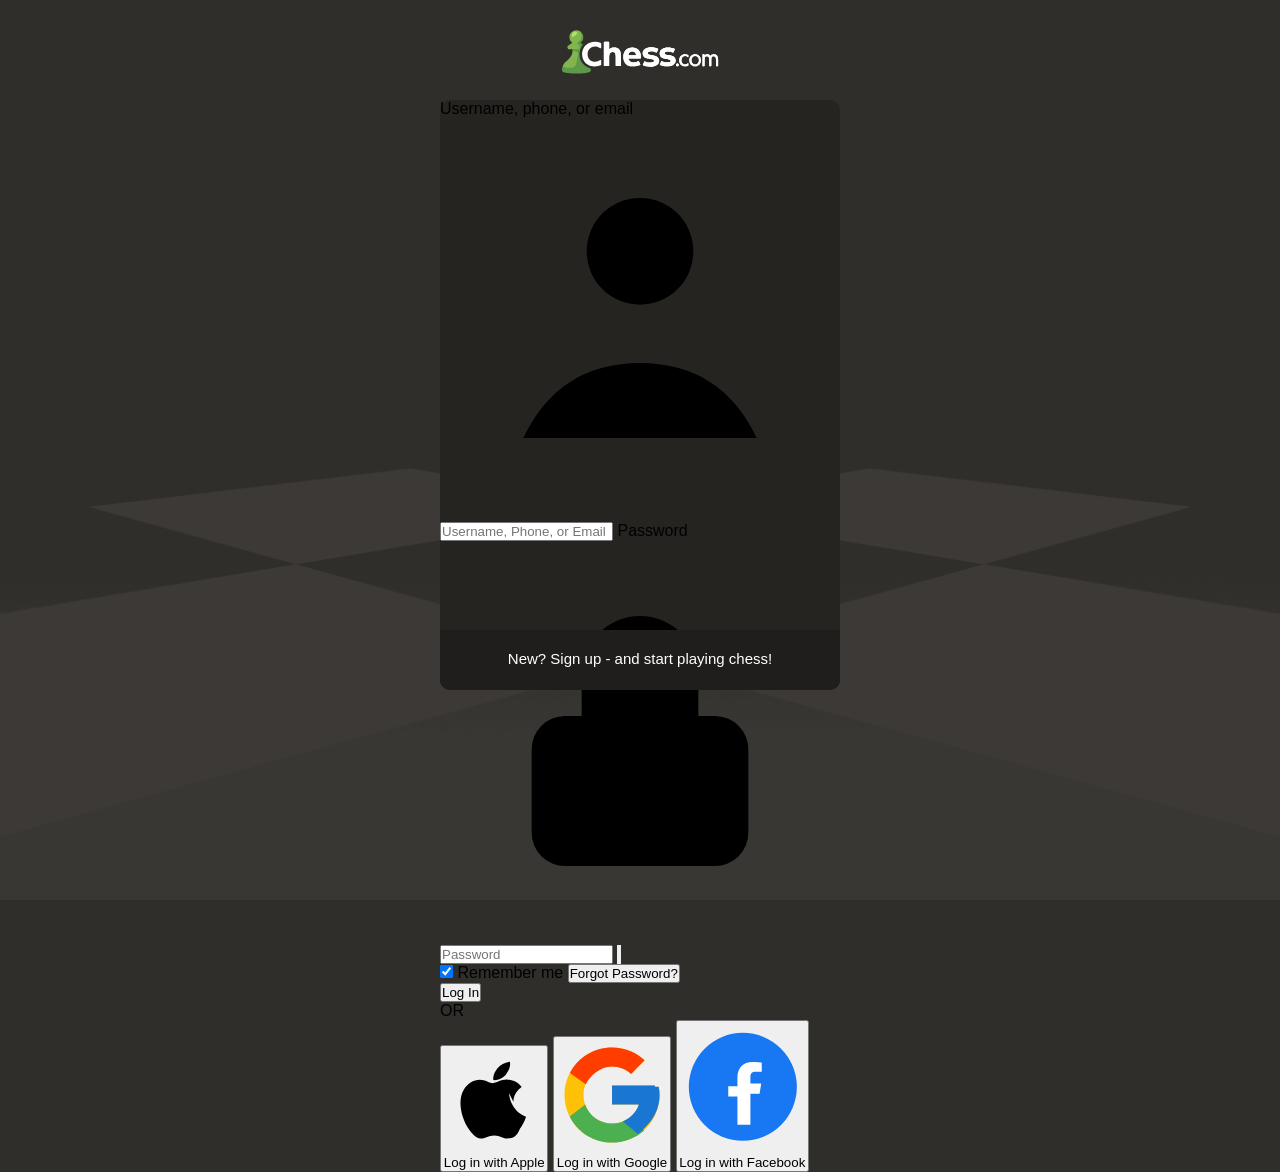
==== index.html @ 6e12efb4 "start not finidhed cuz im drunk and ummm ill umm give the full version tomoroww umm dont give me a 1" ====
<!DOCTYPE html>
<html lang="sl">

<head>
    <link rel="icon" href="chess.ico" type="image/icon-x">
    <title>Login - Chess.com</title>
    <link rel="stylesheet" href="style.css">
</head>

<body>
   <div id="sahovnica"></div>
   <a id="logo" href="https://www.chess.com"><img src="logo.svg" alt="logo" width="158" ></a>
   <div id="glavni">
        <form id="form" novalidate>
        <h1 id="title" hidden></h1>

        <label class="field">
          <span class="sr">Username, phone, or email</span>
          <svg class="icon" viewBox="0 0 24 24" aria-hidden="true">
            <circle cx="12" cy="8" r="3.2"></circle>
            <path d="M5 19.2c1.4-3 3.8-4.5 7-4.5s5.6 1.5 7 4.5"></path>
          </svg>
          <input id="identity" name="identity" autocomplete="username" placeholder="Username, Phone, or Email">
        </label>

        <label class="field" id="password-wrap">
          <span class="sr">Password</span>
          <svg class="icon" viewBox="0 0 24 24" aria-hidden="true">
            <rect x="5.5" y="10.5" width="13" height="9" rx="2"></rect>
            <path d="M8.5 10.5V8a3.5 3.5 0 0 1 7 0v2.5"></path>
          </svg>
          <input id="password" name="password" type="password" autocomplete="current-password" placeholder="Password">
          <button class="eye" type="button" id="toggle" aria-label="Show password">
            <svg viewBox="0 0 24 24" aria-hidden="true">
              <path d="M2.5 12S6.2 6.5 12 6.5 21.5 12 21.5 12 17.8 17.5 12 17.5 2.5 12 2.5 12Z"></path>
              <circle cx="12" cy="12" r="2.4"></circle>
              <path id="slash" d="M4 19 20 5" hidden></path>
            </svg>
          </button>
        </label>

        <div class="row" id="login-row">
          <label class="remember">
            <input id="remember" type="checkbox" checked>
            Remember me
          </label>
          <button class="link" type="button" id="forgot">Forgot Password?</button>
        </div>
        <button class="link back" type="button" id="back" hidden>Back to log in</button>

        <button class="submit" type="submit" id="submit">Log In</button>
        <p class="notice" id="notice" role="status" hidden></p>

        <div id="social">
          <div class="or"><span></span>OR<span></span></div>
          <button class="social" type="button" data-provider="Apple">
            <svg viewBox="0 0 24 24" aria-hidden="true"><path d="M16.4 12.6c0-2.2 1.8-3.3 1.9-3.4-1-1.5-2.7-1.7-3.2-1.7-1.4-.1-2.7.8-3.4.8s-1.8-.8-3-.8c-1.5 0-2.9.9-3.7 2.3-1.6 2.7-.4 6.8 1.1 9 .8 1.1 1.7 2.3 2.9 2.2 1.1 0 1.6-.7 3-.7s1.8.7 3 .7 2-.1 2.9-2.2c.6-.9 1.1-1.8 1.4-2.8-3.6-1.4-3.9-5.1-3.9-5.4zM14.7 6.3c.6-.8 1.1-1.8.9-2.9-1 .1-2.1.6-2.8 1.4-.6.7-1.2 1.8-1 2.8 1.1.1 2.2-.5 2.9-1.3z"></path></svg>
            Log in with Apple
          </button>
          <button class="social" type="button" data-provider="Google">
            <svg viewBox="0 0 48 48" aria-hidden="true">
              <path fill="#FFC107" d="M43.6 20.5H42V20H24v8h11.3C33.7 32.7 29.3 36 24 36c-6.6 0-12-5.4-12-12s5.4-12 12-12c3.1 0 5.8 1.2 8 3.1l5.7-5.7C34.2 6.1 29.4 4 24 4 12.9 4 4 12.9 4 24s8.9 20 20 20 20-8.9 20-20c0-1.2-.1-2.3-.4-3.5z"></path>
              <path fill="#FF3D00" d="M6.3 14.7l6.6 4.8C14.7 16 19 12 24 12c3.1 0 5.8 1.2 8 3.1l5.7-5.7C34.2 6.1 29.4 4 24 4 16.3 4 9.6 8.3 6.3 14.7z"></path>
              <path fill="#4CAF50" d="M24 44c5.2 0 10-2 13.6-5.2l-6.3-5.3C29.2 35.1 26.7 36 24 36c-5.3 0-9.7-3.3-11.3-8l-6.5 5C9.5 39.6 16.2 44 24 44z"></path>
              <path fill="#1976D2" d="M43.6 20.5H42V20H24v8h11.3c-1.1 3.2-3.5 5.7-6.7 7.1l6.3 5.3C37.4 38.3 44 33 44 24c0-1.2-.1-2.3-.4-3.5z"></path>
            </svg>
            Log in with Google
          </button>
          <button class="social" type="button" data-provider="Facebook">
            <svg viewBox="0 0 24 24" aria-hidden="true">
              <circle cx="12" cy="12" r="10" fill="#1877F2"></circle>
              <path fill="#fff" d="M13.4 18.5v-5.2h1.7l.3-1.9h-2V10.2c0-.6.2-1 .9-1h1.2V7.5c-.2 0-.9-.1-1.7-.1-1.7 0-2.8 1-2.8 2.9v1.6H9.3v1.9h1.7v5.2h2.4z"></path>
            </svg>
            Log in with Facebook
          </button>
        </div>
      </form>
        <div id="registracija">
            <a id="reg">New? Sign up - and start playing chess!</a>
        </div>
   </div>

</body>

</html>
---- style.css ----
*{
    margin: 0;
    padding: 0;
}
body{
    background-color: #302E2B;
    display: flex;
    justify-content: center;
    font-family: Arial, Helvetica, sans-serif;
   
    min-height: 100vh;
}
#sahovnica{
    width: 100vw;
    height: 100vh;
    background-image: url("odzadje.png");
    background-size: 100% auto;
    background-repeat: no-repeat;
    background-position: center bottom;
    position: absolute;
    pointer-events: none;
}
#glavni{
    background-color: #262421;
    width: 400px;
    height: 590px;
    position: absolute;
    border-radius: 10px;
    margin-top: 100px;
}
#registracija{
    background-color: #201E1C;
    width: 400px;
    height: 60px;
    position: absolute;
    bottom: 0;
    border-radius: 0 0 10px 10px;
    color:white;
    display: flex;
    justify-content: center;
}
#logo{
    position: absolute;
    top: 20px;
    margin:auto;
    margin-top: 10px;
}
#reg{
    margin-top: 20px;
    font-size: 15px;
}
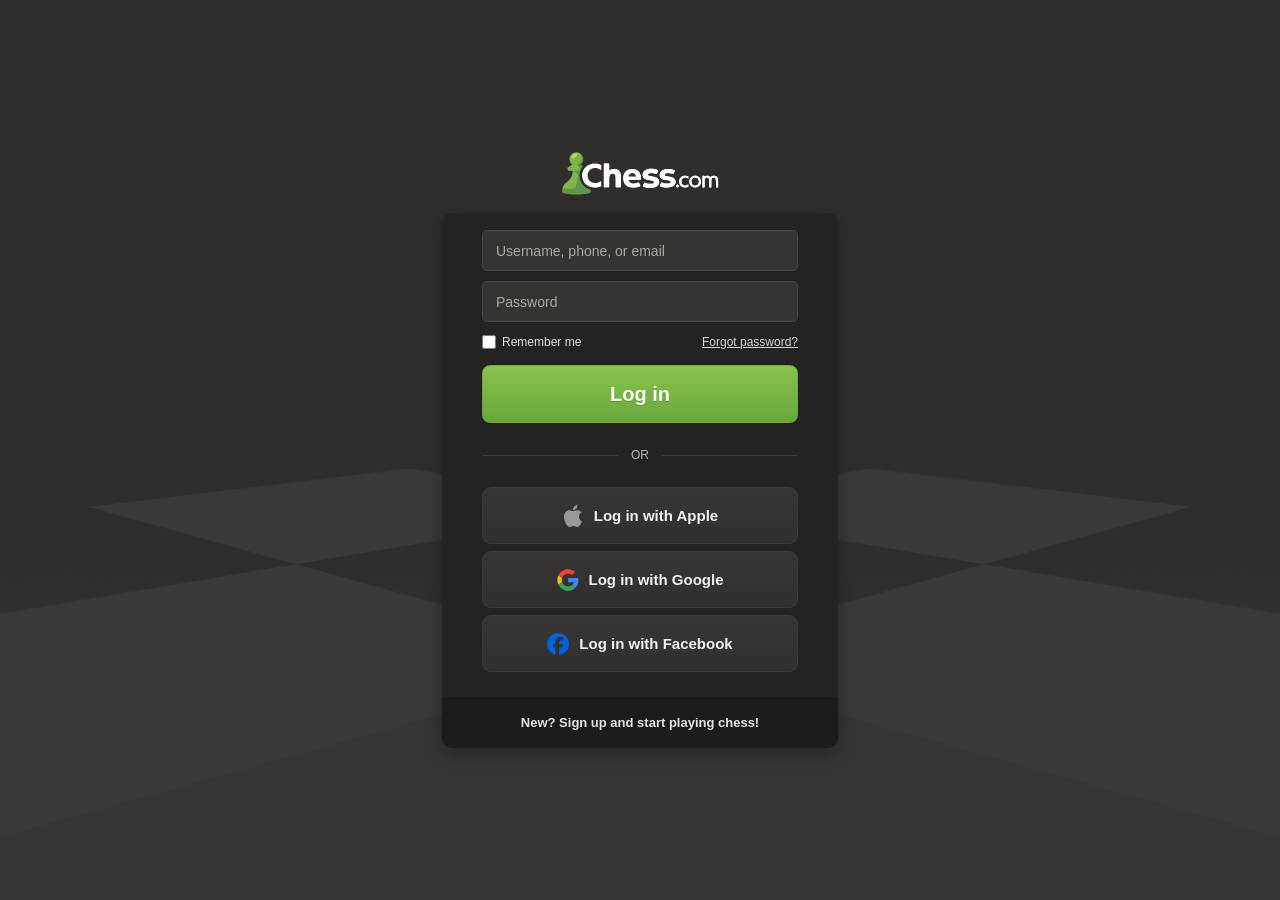
==== commit a752b37a: "Končna verzija 2.0" ====
--- a/index.html
+++ b/index.html
@@ -1,85 +1,40 @@
-<!DOCTYPE html>
-<html lang="sl">
-
-<head>
-    <link rel="icon" href="chess.ico" type="image/icon-x">
-    <title>Login - Chess.com</title>
-    <link rel="stylesheet" href="style.css">
-</head>
-
-<body>
-   <div id="sahovnica"></div>
-   <a id="logo" href="https://www.chess.com"><img src="logo.svg" alt="logo" width="158" ></a>
-   <div id="glavni">
-        <form id="form" novalidate>
-        <h1 id="title" hidden></h1>
-
-        <label class="field">
-          <span class="sr">Username, phone, or email</span>
-          <svg class="icon" viewBox="0 0 24 24" aria-hidden="true">
-            <circle cx="12" cy="8" r="3.2"></circle>
-            <path d="M5 19.2c1.4-3 3.8-4.5 7-4.5s5.6 1.5 7 4.5"></path>
-          </svg>
-          <input id="identity" name="identity" autocomplete="username" placeholder="Username, Phone, or Email">
-        </label>
-
-        <label class="field" id="password-wrap">
-          <span class="sr">Password</span>
-          <svg class="icon" viewBox="0 0 24 24" aria-hidden="true">
-            <rect x="5.5" y="10.5" width="13" height="9" rx="2"></rect>
-            <path d="M8.5 10.5V8a3.5 3.5 0 0 1 7 0v2.5"></path>
-          </svg>
-          <input id="password" name="password" type="password" autocomplete="current-password" placeholder="Password">
-          <button class="eye" type="button" id="toggle" aria-label="Show password">
-            <svg viewBox="0 0 24 24" aria-hidden="true">
-              <path d="M2.5 12S6.2 6.5 12 6.5 21.5 12 21.5 12 17.8 17.5 12 17.5 2.5 12 2.5 12Z"></path>
-              <circle cx="12" cy="12" r="2.4"></circle>
-              <path id="slash" d="M4 19 20 5" hidden></path>
-            </svg>
-          </button>
-        </label>
-
-        <div class="row" id="login-row">
-          <label class="remember">
-            <input id="remember" type="checkbox" checked>
-            Remember me
-          </label>
-          <button class="link" type="button" id="forgot">Forgot Password?</button>
-        </div>
-        <button class="link back" type="button" id="back" hidden>Back to log in</button>
-
-        <button class="submit" type="submit" id="submit">Log In</button>
-        <p class="notice" id="notice" role="status" hidden></p>
-
-        <div id="social">
-          <div class="or"><span></span>OR<span></span></div>
-          <button class="social" type="button" data-provider="Apple">
-            <svg viewBox="0 0 24 24" aria-hidden="true"><path d="M16.4 12.6c0-2.2 1.8-3.3 1.9-3.4-1-1.5-2.7-1.7-3.2-1.7-1.4-.1-2.7.8-3.4.8s-1.8-.8-3-.8c-1.5 0-2.9.9-3.7 2.3-1.6 2.7-.4 6.8 1.1 9 .8 1.1 1.7 2.3 2.9 2.2 1.1 0 1.6-.7 3-.7s1.8.7 3 .7 2-.1 2.9-2.2c.6-.9 1.1-1.8 1.4-2.8-3.6-1.4-3.9-5.1-3.9-5.4zM14.7 6.3c.6-.8 1.1-1.8.9-2.9-1 .1-2.1.6-2.8 1.4-.6.7-1.2 1.8-1 2.8 1.1.1 2.2-.5 2.9-1.3z"></path></svg>
-            Log in with Apple
-          </button>
-          <button class="social" type="button" data-provider="Google">
-            <svg viewBox="0 0 48 48" aria-hidden="true">
-              <path fill="#FFC107" d="M43.6 20.5H42V20H24v8h11.3C33.7 32.7 29.3 36 24 36c-6.6 0-12-5.4-12-12s5.4-12 12-12c3.1 0 5.8 1.2 8 3.1l5.7-5.7C34.2 6.1 29.4 4 24 4 12.9 4 4 12.9 4 24s8.9 20 20 20 20-8.9 20-20c0-1.2-.1-2.3-.4-3.5z"></path>
-              <path fill="#FF3D00" d="M6.3 14.7l6.6 4.8C14.7 16 19 12 24 12c3.1 0 5.8 1.2 8 3.1l5.7-5.7C34.2 6.1 29.4 4 24 4 16.3 4 9.6 8.3 6.3 14.7z"></path>
-              <path fill="#4CAF50" d="M24 44c5.2 0 10-2 13.6-5.2l-6.3-5.3C29.2 35.1 26.7 36 24 36c-5.3 0-9.7-3.3-11.3-8l-6.5 5C9.5 39.6 16.2 44 24 44z"></path>
-              <path fill="#1976D2" d="M43.6 20.5H42V20H24v8h11.3c-1.1 3.2-3.5 5.7-6.7 7.1l6.3 5.3C37.4 38.3 44 33 44 24c0-1.2-.1-2.3-.4-3.5z"></path>
-            </svg>
-            Log in with Google
-          </button>
-          <button class="social" type="button" data-provider="Facebook">
-            <svg viewBox="0 0 24 24" aria-hidden="true">
-              <circle cx="12" cy="12" r="10" fill="#1877F2"></circle>
-              <path fill="#fff" d="M13.4 18.5v-5.2h1.7l.3-1.9h-2V10.2c0-.6.2-1 .9-1h1.2V7.5c-.2 0-.9-.1-1.7-.1-1.7 0-2.8 1-2.8 2.9v1.6H9.3v1.9h1.7v5.2h2.4z"></path>
-            </svg>
-            Log in with Facebook
-          </button>
-        </div>
-      </form>
-        <div id="registracija">
-            <a id="reg">New? Sign up - and start playing chess!</a>
-        </div>
-   </div>
-
-</body>
-
-</html>+<!doctype html>
+<html lang="en">
+
+<head>
+  <meta charset="utf-8">
+  <meta name="viewport" content="width=device-width, initial-scale=1">
+  <link rel="icon" href="chess.ico" type="image/x-icon">
+  <title>Log in</title>
+  <link rel="stylesheet" href="style.css">
+</head>
+
+<body>
+  <main class="page">
+    <a class="brand" href="index.html"><img src="logo.svg" alt="Chess logo, demo page"></a>
+    <section class="card">
+      <form>
+        <label class="sr-only" for="email">Username, phone, or email</label>
+        <input id="email" name="email" type="text" placeholder="Username, phone, or email">
+        <label class="sr-only" for="password">Password</label>
+        <input id="password" name="password" type="password" placeholder="Password">
+        <div class="options"><label class="remember"><input type="checkbox" name="remember"> <span>Remember me</span>
+            </label><a class="forgot" href="forgot-password.html">Forgot password?</a></div>
+        <button class="primary" type="submit">Log in</button>
+      </form>
+      <div class="or"><span>OR</span></div>
+      <div class="socials">
+        <a class="social apple" href="https://www.chess.com/login/apple"><img class="provider-icon" src="apple.svg" alt="">Log in with Apple</a>
+        <a class="social google" href="https://www.chess.com/login/google"><img class="provider-icon" src="google.svg" alt="">Log in with Google</a>
+        <a class="social facebook" href="https://www.chess.com/login-facebook"><img class="provider-icon" src="facebook.svg" alt="">Log in with Facebook</a>
+      </div>
+      <a class="footer" href="register.html">New? Sign up and start playing chess!</a>
+    </section>
+  </main>
+</body>
+
+</html>
+
+
+
+
--- a/style.css
+++ b/style.css
@@ -1,51 +1,315 @@
-*{
-    margin: 0;
-    padding: 0;
-}
-body{
-    background-color: #302E2B;
-    display: flex;
-    justify-content: center;
-    font-family: Arial, Helvetica, sans-serif;
-   
-    min-height: 100vh;
-}
-#sahovnica{
-    width: 100vw;
-    height: 100vh;
-    background-image: url("odzadje.png");
-    background-size: 100% auto;
-    background-repeat: no-repeat;
-    background-position: center bottom;
-    position: absolute;
-    pointer-events: none;
-}
-#glavni{
-    background-color: #262421;
-    width: 400px;
-    height: 590px;
-    position: absolute;
-    border-radius: 10px;
-    margin-top: 100px;
-}
-#registracija{
-    background-color: #201E1C;
-    width: 400px;
-    height: 60px;
-    position: absolute;
-    bottom: 0;
-    border-radius: 0 0 10px 10px;
-    color:white;
-    display: flex;
-    justify-content: center;
-}
-#logo{
-    position: absolute;
-    top: 20px;
-    margin:auto;
-    margin-top: 10px;
-}
-#reg{
-    margin-top: 20px;
-    font-size: 15px;
+* {
+    box-sizing: border-box;
+}
+
+body {
+    margin: 0;
+    min-height: 100vh;
+    color: #f0f0ed;
+    font-family: Arial, Helvetica, sans-serif;
+    background-color: #302d2a;
+    background-image: url("odzadje.png");
+    background-size: 100% auto;
+    background-repeat: no-repeat;
+    background-position: center bottom;
+}
+
+.page {
+    min-height: 100vh;
+    display: flex;
+    flex-direction: column;
+    align-items: center;
+    justify-content: center;
+    padding: 28px 16px;
+}
+
+.card {
+    width: 100%;
+    max-width: 396px;
+    overflow: hidden;
+    padding: 17px 40px 0;
+    background: #242321;
+    border-radius: 10px;
+    box-shadow: 0 5px 18px #0005;
+}
+
+.demo {
+    margin: 0 -23px 14px;
+    padding: 7px 8px;
+    border-radius: 4px;
+    background: #fff1d6;
+    color: #694907;
+    text-align: center;
+    font-size: 10px;
+    font-weight: 700;
+    letter-spacing: .8px;
+}
+
+.brand {
+    display: block;
+    flex: 0 0 auto;
+    margin: 0 auto 18px;
+    width: 158px;
+    line-height: 0;
+}
+
+.brand img {
+    display: block;
+    width: 100%;
+    height: auto;
+}
+
+h1 {
+    margin: 0 0 7px;
+    text-align: center;
+    font-size: 23px;
+}
+
+.sub {
+    margin: 0 0 17px;
+    color: #b7b7b1;
+    text-align: center;
+    font-size: 13px;
+}
+
+.sr-only {
+    position: absolute;
+    width: 1px;
+    height: 1px;
+    padding: 0;
+    margin: -1px;
+    overflow: hidden;
+    clip: rect(0, 0, 0, 0);
+    white-space: nowrap;
+    border: 0;
+}
+
+form {
+    display: grid;
+    gap: 10px;
+}
+
+form>input {
+    width: 100%;
+    height: 41px;
+    padding: 0 13px;
+    border: 1px solid #484743;
+    border-radius: 5px;
+    background: #353431;
+    color: #f5f5f2;
+    font-size: 14px;
+}
+
+form>input::placeholder {
+    color: #aaa9a3;
+}
+
+form>input:focus {
+    outline: 2px solid #85ae57;
+    border-color: #85ae57;
+}
+
+.options {
+    display: flex;
+    align-items: center;
+    justify-content: space-between;
+    min-height: 21px;
+    margin: -1px 0 3px;
+    font-size: 12px;
+}
+
+.remember {
+    display: flex;
+    align-items: center;
+    gap: 6px;
+    color: #e0e0db;
+}
+
+.remember input {
+    width: 14px;
+    height: 14px;
+    margin: 0;
+    accent-color: #81ab52;
+}
+
+.forgot {
+    color: #d7d7d2;
+    text-decoration: underline;
+}
+
+.primary {
+    width: 100%;
+    min-height: 58px;
+    border: 1px solid #77a343;
+    border-radius: 8px;
+    background: linear-gradient(#8ac34d, #68a83b);
+    color: #fff;
+    font-size: 20px;
+    font-weight: 700;
+    cursor: pointer;
+    text-shadow: 0 1px 1px #0003;
+}
+
+.primary:hover {
+    background: linear-gradient(#96cc5d, #73b443);
+}
+
+.or {
+    display: flex;
+    align-items: center;
+    gap: 13px;
+    margin: 25px 0;
+    color: #b9b8b2;
+    font-size: 12px;
+}
+
+.or::before,
+.or::after {
+    content: "";
+    height: 1px;
+    background: #3a3936;
+    flex: 1;
+}
+
+.socials {
+    display: grid;
+    gap: 7px;
+}
+
+.social {
+    position: relative;
+    display: flex;
+    min-height: 57px;
+    align-items: center;
+    justify-content: center;
+    border: 1px solid #3c3b38;
+    border-radius: 9px;
+    background: linear-gradient(#383734, #302f2c);
+    color: #f2f2ef;
+    font-size: 15px;
+    font-weight: 700;
+    text-decoration: none;
+}
+
+.social:hover {
+    background: #42413d;
+}
+
+.icon {
+    position: absolute;
+    left: 20%;
+    font-size: 22px;
+    font-weight: 700;
+}
+
+.apple .icon {
+    color: #f4f4f1;
+}
+
+.google .icon {
+    color: #4285f4;
+}
+
+.facebook .icon {
+    display: grid;
+    width: 22px;
+    height: 22px;
+    place-items: center;
+    border-radius: 50%;
+    background: #1877f2;
+    color: white;
+    font-family: Arial, sans-serif;
+}
+
+.footer {
+    display: block;
+    margin: 25px -40px 0;
+    padding: 18px 14px;
+    background: #1d1c1a;
+    color: #e4e3df;
+    text-align: center;
+    font-size: 13px;
+    font-weight: 700;
+    text-decoration: none;
+}
+
+.fine {
+    margin: 0 -25px;
+    padding: 10px 8px 12px;
+    color: #c7c6c0;
+    text-align: center;
+    font-size: 10px;
+    line-height: 1.4;
+}
+
+.register-card {
+    padding-top: 18px;
+}
+
+.register-card form {
+    gap: 9px;
+}
+
+.register-card .primary {
+    min-height: 52px;
+    font-size: 17px;
+}
+
+.register-card .or {
+    margin: 19px 0;
+}
+
+.register-card .social {
+    min-height: 49px;
+}
+
+.register-card .footer {
+    margin-top: 19px;
+}
+
+.recovery-card .primary {
+    margin-top: 4px;
+    font-size: 17px;
+}
+
+.recovery-card .fine {
+    margin-top: 8px;
+}
+
+.recovery-card .footer {
+    margin-top: 7px;
+}
+
+@media (max-width: 480px) {
+    .card {
+        max-width: 396px;
+        padding-right: 26px;
+        padding-left: 26px;
+    }
+
+    .footer {
+        margin-right: -26px;
+        margin-left: -26px;
+    }
+}
+
+.provider-icon {
+    position: absolute;
+    left: 20%;
+    width: 22px;
+    height: 22px;
+    object-fit: contain;
+}
+
+.social {
+    gap: 10px;
+}
+
+.provider-icon {
+    position: static;
+    flex: 0 0 22px;
+    width: 22px;
+    height: 22px;
+    margin: 0;
+    object-fit: contain;
 }
